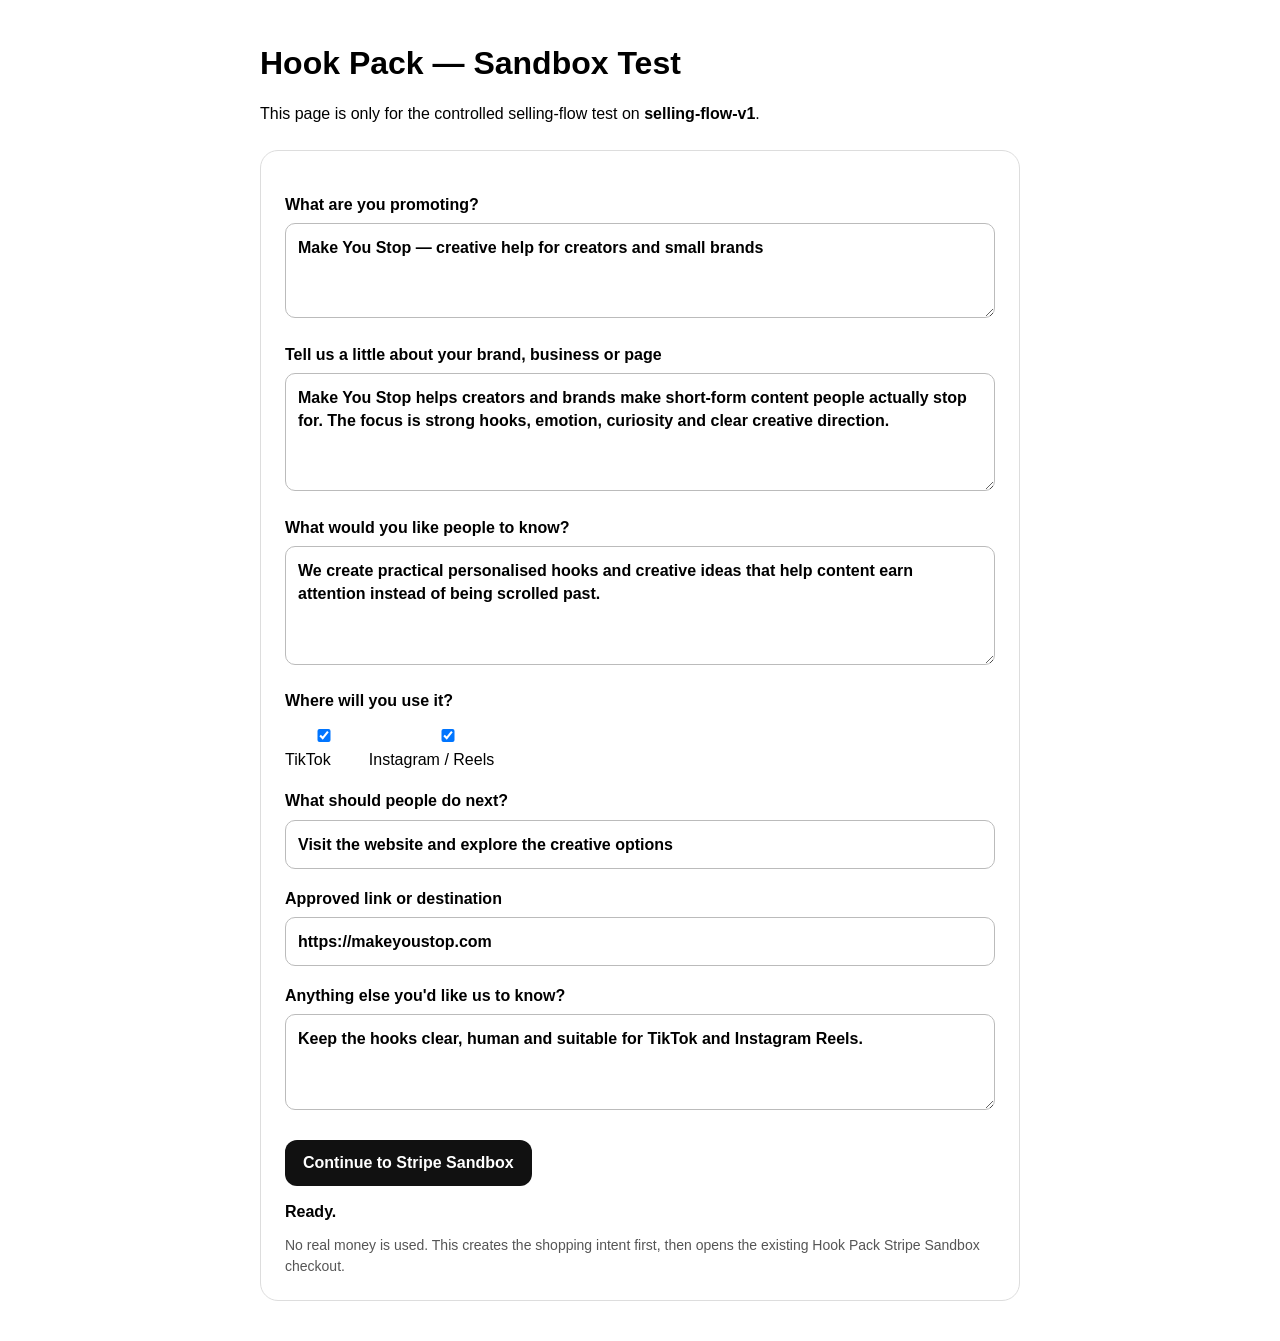
==== hook-pack-test.html @ 9be7e388 "Add streamlined Hook Pack sandbox test page" ====
<!doctype html>
<html lang="en">
<head>
<meta charset="utf-8">
<meta name="viewport" content="width=device-width,initial-scale=1">
<title>Make You Stop — Hook Pack Sandbox Test</title>
<style>
body{font-family:Arial,sans-serif;max-width:760px;margin:40px auto;padding:0 20px;line-height:1.45}
h1{font-size:32px;margin-bottom:8px}
.card{border:1px solid #ddd;border-radius:18px;padding:24px;margin-top:24px}
label{display:block;font-weight:700;margin-top:18px}
textarea,input{width:100%;box-sizing:border-box;padding:12px;margin-top:7px;border:1px solid #bbb;border-radius:10px;font:inherit}
.row{display:flex;gap:14px;flex-wrap:wrap;margin-top:10px}
.row label{font-weight:400;margin:0}
button{margin-top:24px;padding:14px 18px;border:0;border-radius:12px;background:#111;color:#fff;font-weight:700;font-size:16px;cursor:pointer}
button:disabled{opacity:.6;cursor:not-allowed}
.note{font-size:14px;color:#555;margin-top:12px}
.status{font-weight:700;margin-top:14px}
</style>
</head>
<body>
<h1>Hook Pack — Sandbox Test</h1>
<p>This page is only for the controlled selling-flow test on <strong>selling-flow-v1</strong>.</p>
<div class="card">
<label>What are you promoting?
<textarea id="promotion" rows="3">Make You Stop — creative help for creators and small brands</textarea></label>

<label>Tell us a little about your brand, business or page
<textarea id="brand" rows="4">Make You Stop helps creators and brands make short-form content people actually stop for. The focus is strong hooks, emotion, curiosity and clear creative direction.</textarea></label>

<label>What would you like people to know?
<textarea id="message" rows="4">We create practical personalised hooks and creative ideas that help content earn attention instead of being scrolled past.</textarea></label>

<label>Where will you use it?</label>
<div class="row">
<label><input type="checkbox" name="platform" value="TikTok" checked> TikTok</label>
<label><input type="checkbox" name="platform" value="Instagram / Reels" checked> Instagram / Reels</label>
</div>

<label>What should people do next?
<input id="cta" value="Visit the website and explore the creative options"></label>

<label>Approved link or destination
<input id="url" value="https://makeyoustop.com"></label>

<label>Anything else you'd like us to know?
<textarea id="notes" rows="3">Keep the hooks clear, human and suitable for TikTok and Instagram Reels.</textarea></label>

<button id="go">Continue to Stripe Sandbox</button>
<div id="status" class="status">Ready.</div>
<div class="note">No real money is used. This creates the shopping intent first, then opens the existing Hook Pack Stripe Sandbox checkout.</div>
</div>
<script>
const worker='https://selling-flow-v1-make-you-stop-upload.tripsdelivered.workers.dev/api/shop-intents';
const checkout='https://buy.stripe.com/test_14A00i1Q1azJ2YE5b6fMA02';
const $=s=>document.querySelector(s);
const $$=s=>[...document.querySelectorAll(s)];
$('#go').addEventListener('click',async()=>{
  const btn=$('#go'), status=$('#status');
  btn.disabled=true; status.textContent='Preparing secure checkout…';
  const brief={
    promotion_subject:$('#promotion').value.trim(),
    brand_summary:$('#brand').value.trim(),
    key_message:$('#message').value.trim(),
    platforms:$$('input[name=platform]:checked').map(x=>x.value),
    cta:$('#cta').value.trim(),
    destination_url:$('#url').value.trim(),
    extra_notes:$('#notes').value.trim()
  };
  try{
    const r=await fetch(worker,{
      method:'POST',
      headers:{'Content-Type':'application/json'},
      body:JSON.stringify({
        audience:'creator',
        niches:['Creator / Personal Brand'],
        product_key:'hooks',
        brief,
        source:'website'
      })
    });
    const data=await r.json().catch(()=>({}));
    if(!r.ok||!data.success)throw new Error(data.error||'Unable to prepare checkout');
    const u=new URL(checkout);
    u.searchParams.set('client_reference_id',data.intent_id);
    window.location.href=u.toString();
  }catch(e){
    status.textContent=e.message||'Unable to prepare checkout';
    btn.disabled=false;
  }
});
</script>
</body>
</html>
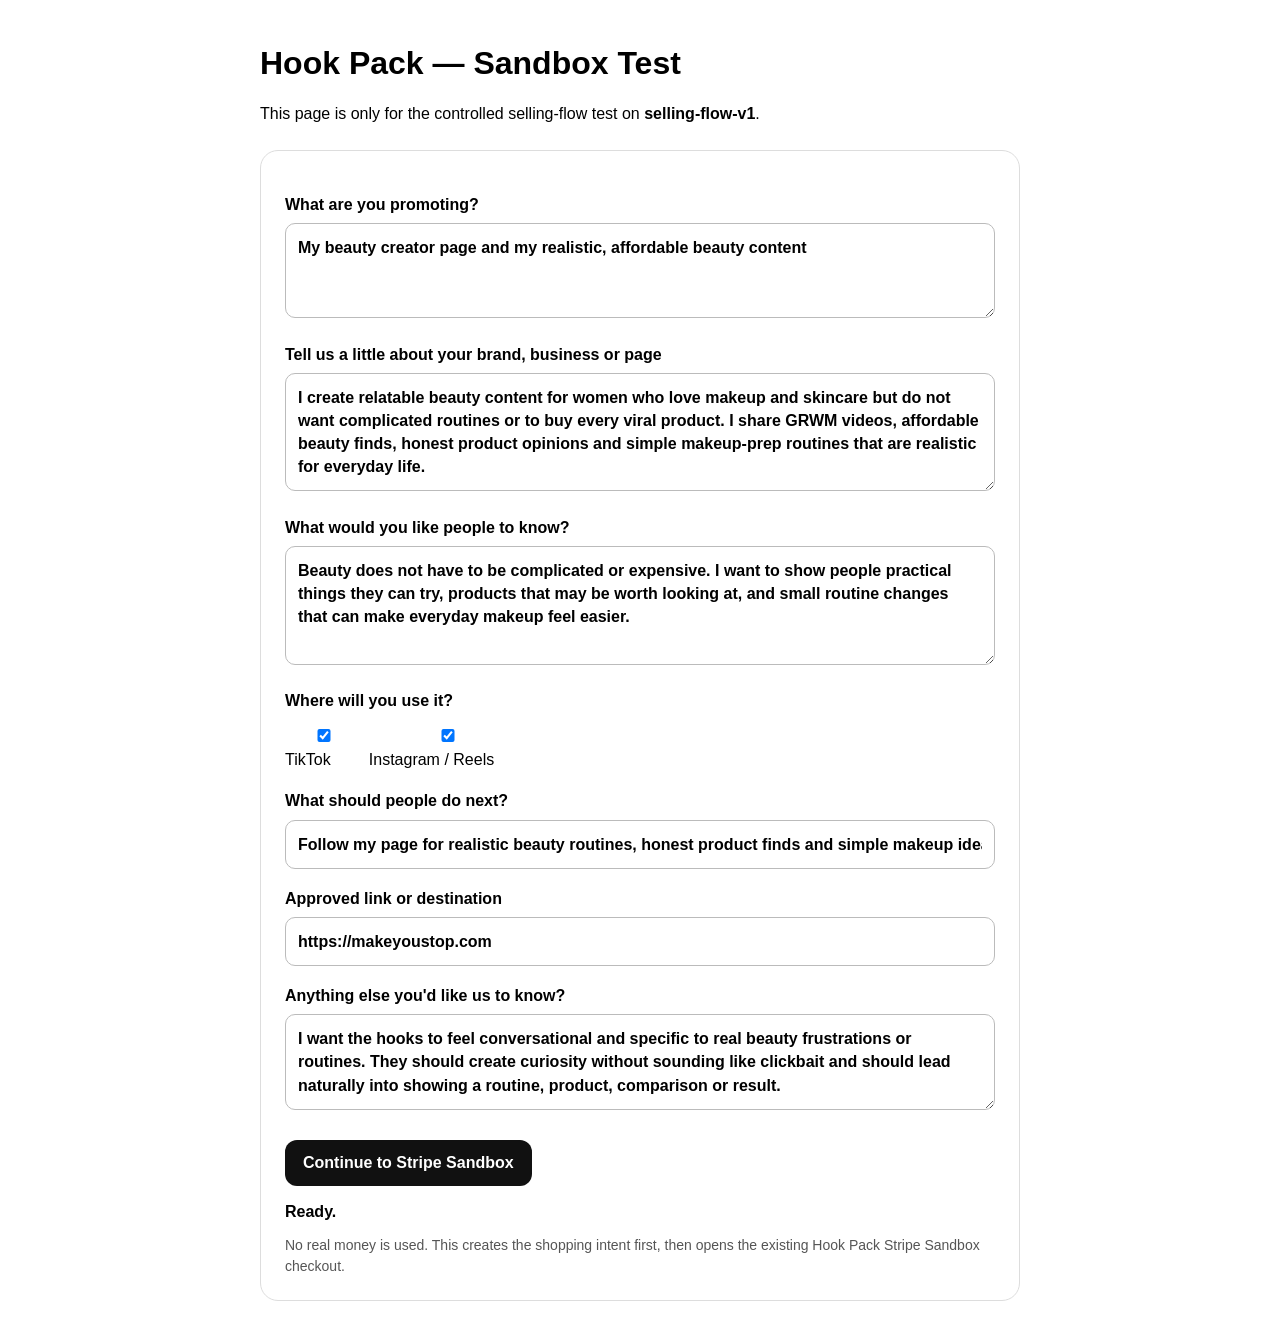
==== commit f5f4644b: "Update Hook sandbox brief to realistic beauty creator test" ====
--- a/hook-pack-test.html
+++ b/hook-pack-test.html
@@ -23,13 +23,13 @@
 <p>This page is only for the controlled selling-flow test on <strong>selling-flow-v1</strong>.</p>
 <div class="card">
 <label>What are you promoting?
-<textarea id="promotion" rows="3">Make You Stop — creative help for creators and small brands</textarea></label>
+<textarea id="promotion" rows="3">My beauty creator page and my realistic, affordable beauty content</textarea></label>
 
 <label>Tell us a little about your brand, business or page
-<textarea id="brand" rows="4">Make You Stop helps creators and brands make short-form content people actually stop for. The focus is strong hooks, emotion, curiosity and clear creative direction.</textarea></label>
+<textarea id="brand" rows="4">I create relatable beauty content for women who love makeup and skincare but do not want complicated routines or to buy every viral product. I share GRWM videos, affordable beauty finds, honest product opinions and simple makeup-prep routines that are realistic for everyday life.</textarea></label>
 
 <label>What would you like people to know?
-<textarea id="message" rows="4">We create practical personalised hooks and creative ideas that help content earn attention instead of being scrolled past.</textarea></label>
+<textarea id="message" rows="4">Beauty does not have to be complicated or expensive. I want to show people practical things they can try, products that may be worth looking at, and small routine changes that can make everyday makeup feel easier.</textarea></label>
 
 <label>Where will you use it?</label>
 <div class="row">
@@ -38,13 +38,13 @@
 </div>
 
 <label>What should people do next?
-<input id="cta" value="Visit the website and explore the creative options"></label>
+<input id="cta" value="Follow my page for realistic beauty routines, honest product finds and simple makeup ideas"></label>
 
 <label>Approved link or destination
 <input id="url" value="https://makeyoustop.com"></label>
 
 <label>Anything else you'd like us to know?
-<textarea id="notes" rows="3">Keep the hooks clear, human and suitable for TikTok and Instagram Reels.</textarea></label>
+<textarea id="notes" rows="3">I want the hooks to feel conversational and specific to real beauty frustrations or routines. They should create curiosity without sounding like clickbait and should lead naturally into showing a routine, product, comparison or result.</textarea></label>
 
 <button id="go">Continue to Stripe Sandbox</button>
 <div id="status" class="status">Ready.</div>
@@ -73,7 +73,7 @@
       headers:{'Content-Type':'application/json'},
       body:JSON.stringify({
         audience:'creator',
-        niches:['Creator / Personal Brand'],
+        niches:['Beauty / Skincare'],
         product_key:'hooks',
         brief,
         source:'website'
